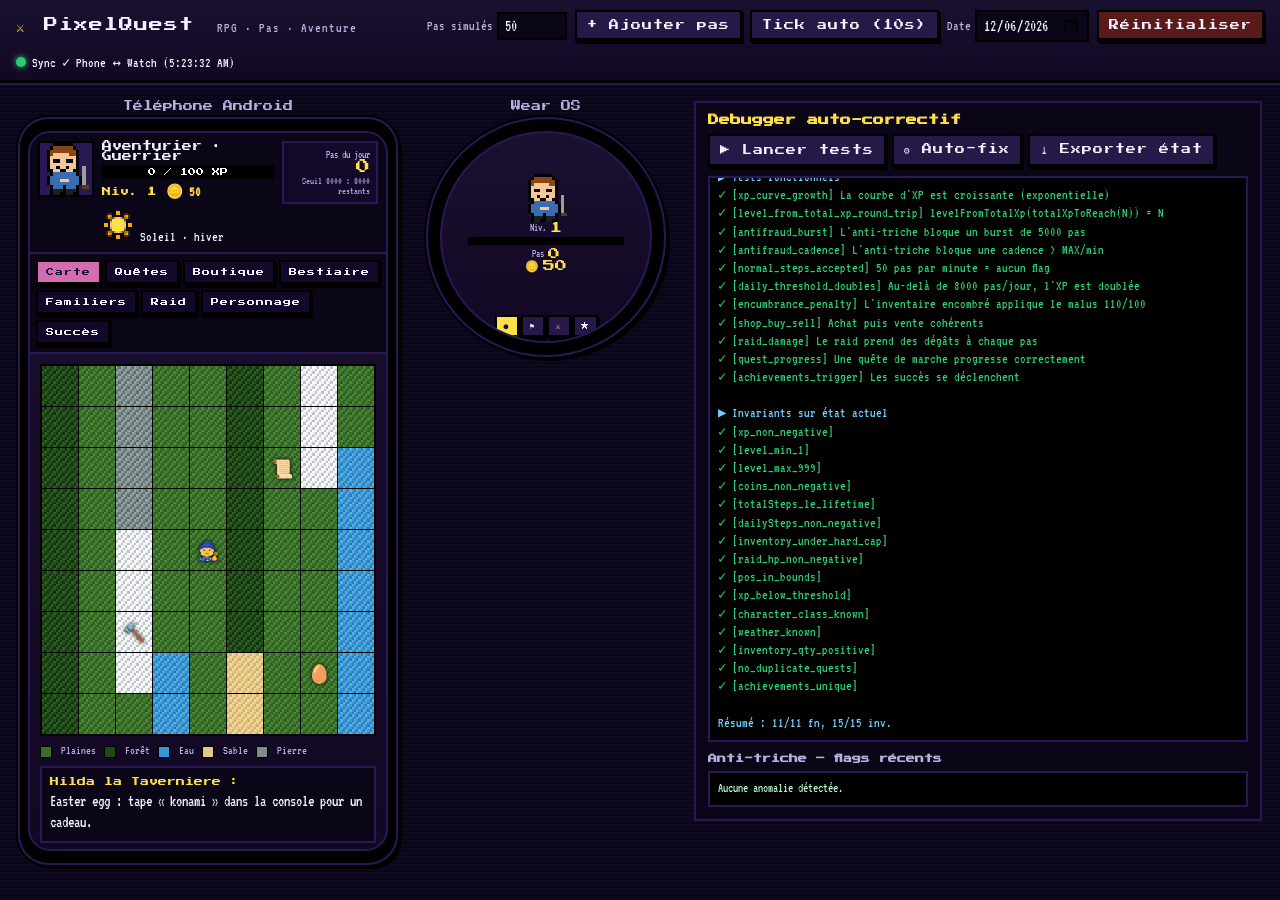
==== preview/index.html @ 2449230d "Init PixelQuest: RPG sport pixel pour Android phone + Wear OS - Module shared/Kotlin (logique de jeu" ====
<!doctype html>
<html lang="fr">
<head>
  <meta charset="utf-8" />
  <meta name="viewport" content="width=device-width, initial-scale=1.0, viewport-fit=cover" />
  <meta name="theme-color" content="#1a1030" />
  <title>PixelQuest – Prévisualisation</title>
  <link rel="stylesheet" href="css/styles.css" />
</head>
<body>
  <header class="topbar">
    <div class="brand">
      <span class="logo">⚔︎</span> PixelQuest
      <span class="tag">RPG · Pas · Aventure</span>
    </div>
    <div class="controls">
      <label>Pas simulés <input id="simSteps" type="number" min="1" max="500" value="50" /></label>
      <button id="btnAddSteps">+ Ajouter pas</button>
      <button id="btnTick">Tick auto (10s)</button>
      <label>Date <input id="simDate" type="date" /></label>
      <button id="btnReset" class="danger">Réinitialiser</button>
    </div>
    <div class="status">
      <span id="syncDot" class="dot ok"></span>
      <span id="syncLabel">Sync ✓ Phone ↔ Watch</span>
    </div>
  </header>

  <main class="stage">
    <!-- ============================== PHONE ============================== -->
    <section class="device phone" aria-label="Aperçu téléphone">
      <div class="device-label">Téléphone Android</div>
      <div class="frame phone-frame">
        <div class="screen phone-screen" id="phoneScreen">
          <!-- HUD -->
          <div class="hud">
            <div class="hud-left">
              <canvas class="hud-portrait" id="phoneHero" width="16" height="16"></canvas>
              <div class="hud-info">
                <div class="hud-name" id="phoneName">Aventurier</div>
                <div class="hud-bar">
                  <div class="bar xp"><div id="phoneXpFill" class="fill"></div><span id="phoneXpLabel">XP</span></div>
                </div>
                <div class="hud-line">
                  <span class="lvl">Niv. <b id="phoneLvl">1</b></span>
                  <span class="coin">🪙 <b id="phoneCoins">0</b></span>
                  <span class="weather" id="phoneWeather"></span>
                </div>
              </div>
            </div>
            <div class="hud-right">
              <div class="steps-today">
                <div class="lbl">Pas du jour</div>
                <div class="val" id="phoneDailySteps">0</div>
                <div class="threshold" id="phoneThreshold">Seuil 8000 : –</div>
              </div>
            </div>
          </div>

          <!-- Tabs -->
          <nav class="tabs">
            <button class="tab active" data-tab="map">Carte</button>
            <button class="tab" data-tab="quests">Quêtes</button>
            <button class="tab" data-tab="shop">Boutique</button>
            <button class="tab" data-tab="bestiary">Bestiaire</button>
            <button class="tab" data-tab="pets">Familiers</button>
            <button class="tab" data-tab="raid">Raid</button>
            <button class="tab" data-tab="char">Personnage</button>
            <button class="tab" data-tab="achievements">Succès</button>
          </nav>

          <!-- Tab content -->
          <div class="tab-pane active" data-pane="map">
            <div class="map-container">
              <div class="map-grid" id="phoneMap"></div>
              <div class="map-legend">
                <span><i class="t grass"></i> Plaines</span>
                <span><i class="t forest"></i> Forêt</span>
                <span><i class="t water"></i> Eau</span>
                <span><i class="t sand"></i> Sable</span>
                <span><i class="t stone"></i> Pierre</span>
              </div>
              <div class="dialogue" id="phoneDialogue"></div>
            </div>
          </div>

          <div class="tab-pane" data-pane="quests">
            <h3>Quêtes actives</h3>
            <div id="phoneActiveQuests" class="quest-list"></div>
            <h3>Disponibles</h3>
            <div id="phoneAvailableQuests" class="quest-list"></div>
          </div>

          <div class="tab-pane" data-pane="shop">
            <h3>Boutique – Hilda la Taverniere</h3>
            <div id="phoneShop" class="shop-grid"></div>
            <h3>Inventaire (<span id="phoneInvCount">0</span>/40)</h3>
            <div id="phoneInv" class="shop-grid"></div>
            <p class="hint" id="phoneEncumbered"></p>
          </div>

          <div class="tab-pane" data-pane="bestiary">
            <h3>Bestiaire</h3>
            <div id="phoneBestiary" class="bestiary-grid"></div>
          </div>

          <div class="tab-pane" data-pane="pets">
            <h3>Familiers</h3>
            <div id="phoneEgg" class="egg-status"></div>
            <div id="phonePets" class="pets-grid"></div>
          </div>

          <div class="tab-pane" data-pane="raid">
            <h3>Raid hebdomadaire</h3>
            <div class="raid-card" id="phoneRaid"></div>
          </div>

          <div class="tab-pane" data-pane="char">
            <h3>Création / Personnage</h3>
            <div id="phoneCharBuilder"></div>
          </div>

          <div class="tab-pane" data-pane="achievements">
            <h3>Succès</h3>
            <div id="phoneAchievements" class="achievements-list"></div>
          </div>
        </div>
      </div>
    </section>

    <!-- ============================== WATCH ============================== -->
    <section class="device watch" aria-label="Aperçu Wear OS">
      <div class="device-label">Wear OS</div>
      <div class="frame watch-frame">
        <div class="screen watch-screen" id="watchScreen">
          <div class="watch-content" id="watchContent">
            <!-- contenu rendu en JS -->
          </div>
          <nav class="watch-tabs">
            <button class="wtab active" data-wtab="main">●</button>
            <button class="wtab" data-wtab="quest">⚑</button>
            <button class="wtab" data-wtab="raid">⚔</button>
            <button class="wtab" data-wtab="pet">★</button>
          </nav>
        </div>
      </div>
    </section>

    <!-- ============================== DEBUG ============================== -->
    <aside class="debug" aria-label="Panneau debug">
      <h3>Debugger auto-correctif</h3>
      <div class="debug-actions">
        <button id="btnRunTests">▶ Lancer tests</button>
        <button id="btnAutoFix">⚙ Auto-fix</button>
        <button id="btnExport">⤓ Exporter état</button>
      </div>
      <pre id="debugLog" class="debug-log">Prêt.</pre>
      <h4>Anti-triche – flags récents</h4>
      <pre id="cheatLog" class="debug-log small"></pre>
    </aside>
  </main>

  <script src="js/engine.js"></script>
  <script src="js/sprites.js"></script>
  <script src="js/tests.js"></script>
  <script src="js/sync.js"></script>
  <script src="js/ui.js"></script>
</body>
</html>
---- preview/css/styles.css ----
/* PixelQuest – Stylesheet (RPG pixel, sombre, lisible). */

@import url('https://fonts.googleapis.com/css2?family=Press+Start+2P&family=VT323&display=swap');

:root {
  --bg0: #0e0820;
  --bg1: #1a1030;
  --bg2: #261847;
  --fg:  #f5f1ff;
  --muted: #b9aee0;
  --accent: #ffe04a;
  --accent2: #d36cb0;
  --good: #2ecc71;
  --bad:  #e74c3c;
  --xp:   #6cd0ff;
  --coin: #ffd34a;
  --hp:   #ff5d6c;
  --shadow: 0 0 0 2px #000, 4px 4px 0 #000;
  --pixel: 'Press Start 2P', monospace;
  --read:  'VT323', monospace;
}

* { box-sizing: border-box; }
html, body { margin: 0; padding: 0; }
body {
  font-family: var(--read);
  background:
    repeating-linear-gradient(0deg, #0a0618, #0a0618 2px, #0e0820 2px, #0e0820 4px),
    radial-gradient(circle at 20% 10%, #2b1855, transparent 40%),
    radial-gradient(circle at 80% 90%, #1c2d6a, transparent 50%),
    var(--bg0);
  color: var(--fg);
  min-height: 100vh;
  font-size: 18px;
}

/* Topbar */
.topbar {
  display: flex; flex-wrap: wrap; align-items: center; gap: 12px;
  padding: 10px 16px;
  background: linear-gradient(#1a1030, #120824);
  border-bottom: 3px solid #000;
  box-shadow: 0 2px 0 #261847;
  position: sticky; top: 0; z-index: 10;
}
.brand { font-family: var(--pixel); font-size: 14px; letter-spacing: 1px; }
.brand .logo { color: var(--accent); margin-right: 4px; }
.brand .tag { font-family: var(--read); font-size: 14px; color: var(--muted); margin-left: 8px; }
.controls { display: flex; flex-wrap: wrap; gap: 8px; align-items: center; margin-left: auto; }
.controls label { font-size: 14px; color: var(--muted); display: flex; gap: 4px; align-items:center; }
.controls input[type=number] { width: 70px; }
button {
  font-family: var(--pixel);
  font-size: 10px; letter-spacing: 1px;
  background: var(--bg2); color: var(--fg);
  border: 2px solid #000; border-bottom-width: 4px;
  padding: 8px 10px; cursor: pointer;
  box-shadow: 2px 2px 0 #000;
  image-rendering: pixelated;
}
button:hover { filter: brightness(1.1); }
button:active { transform: translate(1px,1px); box-shadow: 1px 1px 0 #000; }
button.danger { background: #5a1a1a; }
input[type=number], input[type=date], input[type=text] {
  background: #0a0618; color: var(--fg); border: 2px solid #000;
  font-family: var(--read); font-size: 16px; padding: 4px 6px;
}
.status { display:flex; align-items:center; gap:6px; font-size: 14px; }
.dot { width: 10px; height: 10px; border-radius: 50%; background: var(--bad); display:inline-block; }
.dot.ok { background: var(--good); box-shadow: 0 0 6px var(--good); }

/* Stage layout */
.stage {
  display: grid;
  grid-template-columns: minmax(320px, 380px) minmax(220px, 260px) minmax(280px, 1fr);
  gap: 18px; padding: 18px;
  align-items: start;
}
@media (max-width: 980px) {
  .stage { grid-template-columns: 1fr; }
}

.device-label {
  font-family: var(--pixel); font-size: 10px; color: var(--muted);
  margin-bottom: 6px; text-align: center;
}
.frame {
  background: #000; padding: 8px;
  border-radius: 36px;
  box-shadow: var(--shadow), inset 0 0 0 2px #2a1855;
}
.phone-frame { padding: 14px 10px; border-radius: 30px; }
.watch-frame { padding: 14px; border-radius: 50%; width: 240px; height: 240px; margin: 0 auto; }

.screen {
  background: linear-gradient(#1a1030,#120824);
  color: var(--fg);
  overflow: hidden;
  border: 2px solid #2a1855;
  position: relative;
}
.phone-screen { width: 100%; height: 720px; border-radius: 22px; display: flex; flex-direction: column; }
.watch-screen { width: 100%; height: 100%; border-radius: 50%; display: flex; flex-direction: column; }

/* HUD */
.hud {
  display: flex; gap: 8px; padding: 8px;
  background: #0a0618; border-bottom: 2px solid #2a1855;
}
.hud-left { display: flex; gap: 8px; flex: 1 1 auto; align-items: flex-start; }
.hud-portrait {
  width: 56px; height: 56px;
  image-rendering: pixelated;
  background: #2a1855; border: 2px solid #000;
}
.hud-info { flex: 1 1 auto; min-width: 0; }
.hud-name { font-family: var(--pixel); font-size: 10px; margin-bottom: 4px; }
.hud-bar { margin: 4px 0; }
.bar { position: relative; height: 14px; background: #000; border: 2px solid #000; overflow: hidden; }
.bar .fill { height: 100%; transition: width .25s; }
.bar.xp .fill { background: linear-gradient(90deg,#3aa1ff,#6cd0ff,#a3eaff); }
.bar.hp .fill { background: linear-gradient(90deg,#7a1a1a,#ff5d6c); }
.bar span {
  position: absolute; inset: 0;
  display: flex; align-items: center; justify-content: center;
  font-family: var(--pixel); font-size: 8px; color: #fff;
  text-shadow: 1px 1px 0 #000;
}
.hud-line { display: flex; gap: 10px; font-size: 14px; align-items: center; flex-wrap: wrap; }
.hud-line .lvl { color: var(--accent); font-family: var(--pixel); font-size: 9px; }
.hud-line .coin { color: var(--coin); }
.steps-today {
  text-align: right; font-size: 12px;
  background: #14082a; border: 2px solid #2a1855; padding: 6px;
  min-width: 80px;
}
.steps-today .lbl { color: var(--muted); font-size: 11px; }
.steps-today .val { font-family: var(--pixel); font-size: 14px; color: var(--accent); }
.steps-today .threshold { font-size: 10px; color: var(--muted); margin-top: 2px; }

/* Tabs */
.tabs {
  display: flex; flex-wrap: wrap; gap: 4px; padding: 6px;
  background: #0a0618; border-bottom: 2px solid #2a1855;
}
.tab {
  font-size: 8px; padding: 6px 8px;
  background: #14082a;
}
.tab.active { background: var(--accent2); color: #1a1030; }
.tab-pane { display: none; padding: 10px; overflow-y: auto; flex: 1 1 auto; }
.tab-pane.active { display: block; }
.tab-pane h3 { font-family: var(--pixel); font-size: 10px; color: var(--accent); margin: 8px 0; }
.tab-pane h4 { font-family: var(--pixel); font-size: 9px; color: var(--muted); margin: 6px 0; }

/* Map */
.map-container { display: flex; flex-direction: column; gap: 8px; }
.map-grid {
  display: grid;
  grid-template-columns: repeat(9, 1fr);
  gap: 1px; background: #000; padding: 2px;
  width: 100%; aspect-ratio: 1;
}
.map-cell { position: relative; image-rendering: pixelated; background-size: cover; }
.map-cell .marker {
  position: absolute; inset: 0;
  display: flex; align-items: center; justify-content: center;
  font-size: 18px; text-shadow: 0 0 4px #000;
}
.map-legend { display: flex; flex-wrap: wrap; gap: 8px; font-size: 12px; color: var(--muted); }
.map-legend .t { display:inline-block; width: 12px; height: 12px; border: 1px solid #000; vertical-align: middle; margin-right: 4px; }
.map-legend .t.grass { background:#3a6f2a; }
.map-legend .t.forest{ background:#1f4a17; }
.map-legend .t.water { background:#3498db; }
.map-legend .t.sand  { background:#e6c98a; }
.map-legend .t.stone { background:#7f8c8d; }

.dialogue {
  background: #0a0618; border: 2px solid #2a1855; padding: 8px;
  font-size: 16px; line-height: 1.3; min-height: 56px;
}
.dialogue .who { font-family: var(--pixel); font-size: 9px; color: var(--accent); display:block; margin-bottom: 4px; }

/* Quêtes */
.quest-list { display: flex; flex-direction: column; gap: 6px; }
.quest {
  background: #0a0618; border: 2px solid #2a1855; padding: 8px;
}
.quest .qhead { display:flex; justify-content:space-between; align-items:center; }
.quest .qname { font-family: var(--pixel); font-size: 10px; }
.quest .qprog { font-size: 12px; color: var(--muted); }
.quest .qbar { height: 8px; background: #000; margin: 4px 0; }
.quest .qbar .qfill { height: 100%; background: var(--good); }
.quest .qact { display: flex; gap: 4px; margin-top: 4px; flex-wrap: wrap; }

/* Shop / Inventory */
.shop-grid { display: grid; grid-template-columns: repeat(2, 1fr); gap: 8px; }
.item {
  background: #0a0618; border: 2px solid #2a1855; padding: 6px;
  display: flex; flex-direction: column; gap: 4px;
}
.item .iname { font-family: var(--pixel); font-size: 9px; }
.item .iprice { color: var(--coin); font-size: 12px; }
.item .idesc { color: var(--muted); font-size: 12px; }
.item button { font-size: 8px; padding: 4px 6px; }

.hint { color: var(--bad); font-size: 14px; }

/* Bestiary */
.bestiary-grid { display: grid; grid-template-columns: repeat(2, 1fr); gap: 8px; }
.bestiary-card {
  background: #0a0618; border: 2px solid #2a1855; padding: 6px;
  display: flex; gap: 6px; align-items: center;
}
.bestiary-card canvas { image-rendering: pixelated; }
.bestiary-card .info { flex: 1 1 auto; min-width: 0; }
.bestiary-card .name { font-family: var(--pixel); font-size: 9px; }
.bestiary-card .meta { font-size: 12px; color: var(--muted); }
.bestiary-card.locked { filter: grayscale(1) brightness(0.5); }

/* Pets */
.pets-grid { display: grid; grid-template-columns: repeat(2, 1fr); gap: 8px; }
.pet-card {
  background: #0a0618; border: 2px solid #2a1855; padding: 6px;
  display: flex; flex-direction: column; align-items: center; gap: 4px;
}
.egg-status {
  background: #14082a; border: 2px solid #d36cb0; padding: 8px;
  margin-bottom: 8px; display: flex; align-items: center; gap: 8px;
}

/* Raid */
.raid-card {
  display: flex; flex-direction: column; align-items: center; gap: 8px;
  padding: 8px; background: #0a0618; border: 2px solid var(--bad);
}
.raid-card canvas { image-rendering: pixelated; }
.raid-card .raid-name { font-family: var(--pixel); font-size: 12px; color: var(--accent); }
.raid-bar { width: 100%; height: 18px; background: #000; border: 2px solid #000; position: relative; }
.raid-bar .rfill { height: 100%; background: linear-gradient(90deg,#7a1a1a,#ff5d6c); transition: width .3s; }
.raid-bar span {
  position: absolute; inset: 0; display:flex; align-items:center; justify-content:center;
  font-family: var(--pixel); font-size: 9px; color: #fff; text-shadow: 1px 1px 0 #000;
}
.raid-info { font-size: 14px; color: var(--muted); text-align: center; }

/* Personnage */
#phoneCharBuilder { display: flex; flex-direction: column; gap: 10px; }
.char-row { display: flex; flex-wrap: wrap; gap: 8px; align-items: center; }
.char-row label { font-family: var(--pixel); font-size: 9px; color: var(--muted); }
.class-grid, .hair-grid, .color-grid { display: grid; grid-template-columns: repeat(4, 1fr); gap: 6px; }
.class-card, .swatch {
  background: #0a0618; border: 2px solid #2a1855; padding: 6px;
  cursor: pointer; text-align: center;
}
.class-card.active, .swatch.active { border-color: var(--accent); background: #2a1855; }
.swatch { padding: 16px; }
.preview-hero {
  align-self: center;
  background: #2a1855; border: 2px solid #000; padding: 8px;
}
.preview-hero canvas { image-rendering: pixelated; }

/* Achievements */
.achievements-list { display: grid; grid-template-columns: repeat(2, 1fr); gap: 6px; }
.ach { background: #0a0618; border: 2px solid #2a1855; padding: 6px; font-size: 13px; }
.ach.locked { opacity: 0.4; }
.ach.unlocked { border-color: var(--accent); }
.ach .aname { font-family: var(--pixel); font-size: 9px; }

/* Watch */
.watch-content {
  flex: 1 1 auto;
  display: flex; flex-direction: column; align-items: center; justify-content: center;
  padding: 6px; text-align: center;
}
.watch-content canvas { image-rendering: pixelated; }
.watch-content .w-row { display: flex; align-items: center; gap: 4px; }
.watch-content .w-num { font-family: var(--pixel); font-size: 12px; color: var(--accent); }
.watch-content .w-lbl { font-size: 11px; color: var(--muted); }
.watch-bar { width: 80%; height: 8px; background: #000; border: 1px solid #000; margin: 3px auto; position: relative; }
.watch-bar .fill { height: 100%; background: linear-gradient(90deg,#3aa1ff,#6cd0ff); }
.watch-tabs {
  display: flex; gap: 2px; padding: 2px; justify-content: center;
}
.wtab { font-size: 8px; padding: 4px 6px; min-width: 24px; }
.wtab.active { background: var(--accent); color: #1a1030; }

/* Debug */
.debug {
  background: #0a0618; border: 2px solid #2a1855; padding: 12px;
  display: flex; flex-direction: column; gap: 8px;
  font-size: 14px; min-height: 200px; max-height: 720px;
}
.debug h3 { font-family: var(--pixel); font-size: 11px; color: var(--accent); margin: 0; }
.debug h4 { font-family: var(--pixel); font-size: 9px; color: var(--muted); margin: 4px 0 0; }
.debug-actions { display: flex; flex-wrap: wrap; gap: 6px; }
.debug-log {
  background: #000; color: #aef0c1; border: 2px solid #2a1855;
  padding: 8px; flex: 1 1 auto; overflow-y: auto;
  font-family: var(--read); font-size: 14px; line-height: 1.3;
  white-space: pre-wrap; word-break: break-word;
  margin: 0;
}
.debug-log.small { font-size: 13px; max-height: 120px; }
.debug-log .ok  { color: #2ecc71; }
.debug-log .ko  { color: #ff5d6c; }
.debug-log .fix { color: #ffe04a; }
.debug-log .info{ color: #6cd0ff; }
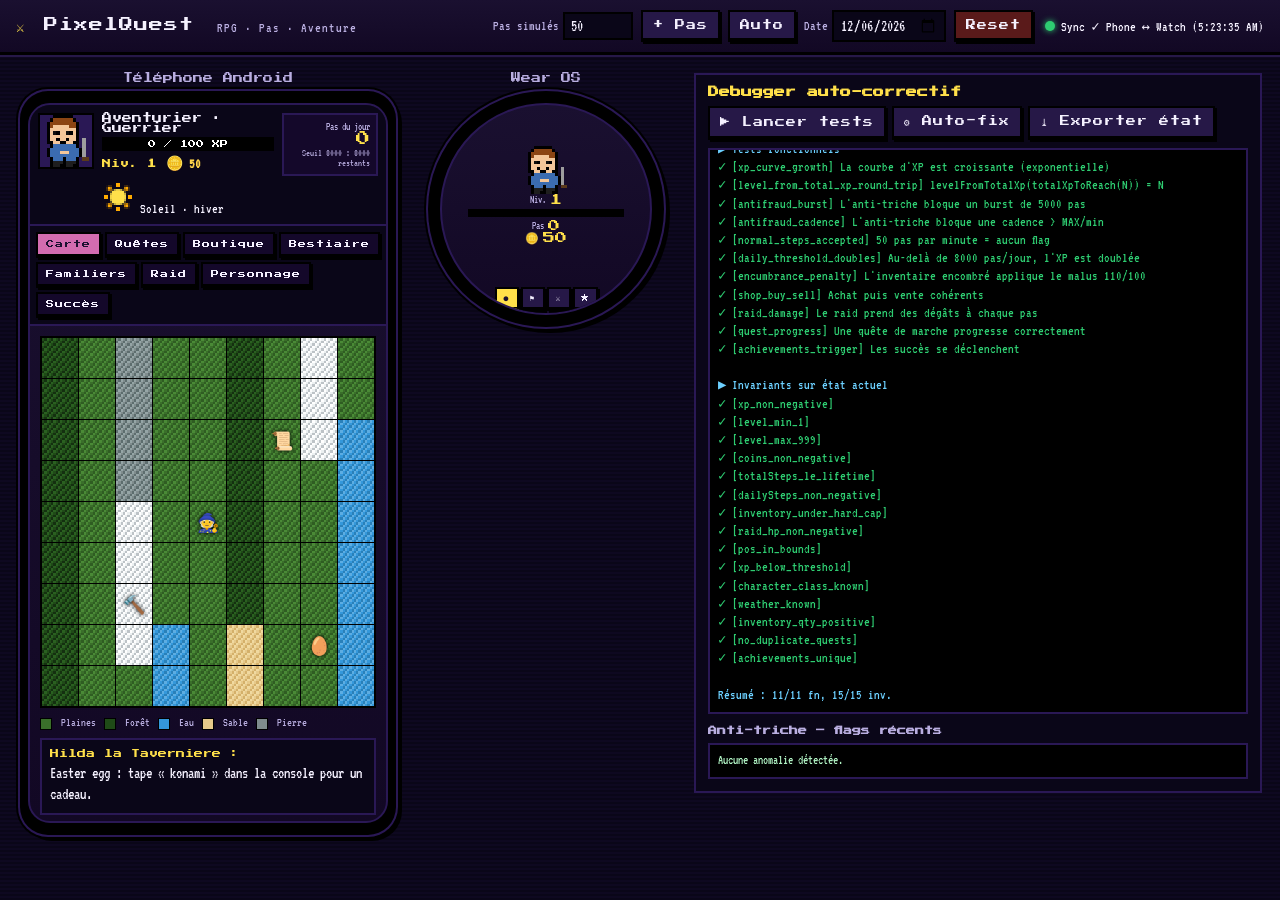
==== commit 967de3c9: "Mobile : PWA installable + standalone HTML + GitHub Pages - preview/manifest.webmanifest + sw.js : i" ====
--- a/preview/index.html
+++ b/preview/index.html
@@ -6,6 +6,9 @@
   <meta name="theme-color" content="#1a1030" />
   <title>PixelQuest – Prévisualisation</title>
   <link rel="stylesheet" href="css/styles.css" />
+  <link rel="manifest" href="manifest.webmanifest" />
+  <link rel="icon" href="icon-192.png" type="image/png" />
+  <link rel="apple-touch-icon" href="icon-192.png" />
 </head>
 <body>
   <header class="topbar">
@@ -15,16 +18,24 @@
     </div>
     <div class="controls">
       <label>Pas simulés <input id="simSteps" type="number" min="1" max="500" value="50" /></label>
-      <button id="btnAddSteps">+ Ajouter pas</button>
-      <button id="btnTick">Tick auto (10s)</button>
+      <button id="btnAddSteps">+ Pas</button>
+      <button id="btnTick">Auto</button>
       <label>Date <input id="simDate" type="date" /></label>
-      <button id="btnReset" class="danger">Réinitialiser</button>
+      <button id="btnReset" class="danger">Reset</button>
+      <button id="btnInstall" style="display:none">Installer</button>
     </div>
     <div class="status">
       <span id="syncDot" class="dot ok"></span>
       <span id="syncLabel">Sync ✓ Phone ↔ Watch</span>
     </div>
   </header>
+
+  <div id="installHint" class="install-hint" style="display:none">
+    Astuce : pour avoir PixelQuest comme une vraie appli sur ton Android,
+    ouvre le menu de Chrome (⋮) → « <b>Installer l'application</b> » ou
+    « Ajouter à l'écran d'accueil ».
+    <button id="closeHint">OK</button>
+  </div>
 
   <main class="stage">
     <!-- ============================== PHONE ============================== -->
@@ -165,5 +176,12 @@
   <script src="js/tests.js"></script>
   <script src="js/sync.js"></script>
   <script src="js/ui.js"></script>
+  <script>
+    if ('serviceWorker' in navigator) {
+      window.addEventListener('load', () => {
+        navigator.serviceWorker.register('sw.js').catch(() => {});
+      });
+    }
+  </script>
 </body>
 </html>
--- a/preview/css/styles.css
+++ b/preview/css/styles.css
@@ -69,6 +69,15 @@
 .dot { width: 10px; height: 10px; border-radius: 50%; background: var(--bad); display:inline-block; }
 .dot.ok { background: var(--good); box-shadow: 0 0 6px var(--good); }
 
+.install-hint {
+  background: #2a1855; color: var(--fg);
+  padding: 8px 12px; font-size: 14px;
+  border-bottom: 2px solid #000;
+  display: flex; align-items: center; gap: 8px; flex-wrap: wrap;
+}
+.install-hint b { color: var(--accent); }
+.install-hint button { margin-left: auto; }
+
 /* Stage layout */
 .stage {
   display: grid;
@@ -77,7 +86,28 @@
   align-items: start;
 }
 @media (max-width: 980px) {
-  .stage { grid-template-columns: 1fr; }
+  .stage { grid-template-columns: 1fr; gap: 14px; padding: 10px; }
+  .phone-screen { height: 78vh; }
+  .watch-frame { width: 200px; height: 200px; }
+  .debug { max-height: 360px; }
+}
+@media (max-width: 520px) {
+  .topbar { gap: 6px; padding: 6px 8px; }
+  .brand { font-size: 11px; }
+  .brand .tag { display: none; }
+  .controls label { font-size: 12px; }
+  .controls input[type=date] { display: none; }
+  .controls input[type=number] { width: 56px; }
+  button { font-size: 9px; padding: 6px 8px; }
+  .stage { padding: 6px; gap: 10px; }
+  .phone-frame { padding: 8px 6px; border-radius: 22px; }
+  .phone-screen { height: 75vh; border-radius: 14px; }
+  .hud { padding: 6px; gap: 6px; }
+  .hud-portrait { width: 44px; height: 44px; }
+  .tabs { padding: 4px; gap: 3px; }
+  .tab { font-size: 7px; padding: 5px 6px; }
+  .tab-pane { padding: 6px; }
+  .shop-grid, .bestiary-grid, .pets-grid, .achievements-list { grid-template-columns: 1fr; }
 }
 
 .device-label {
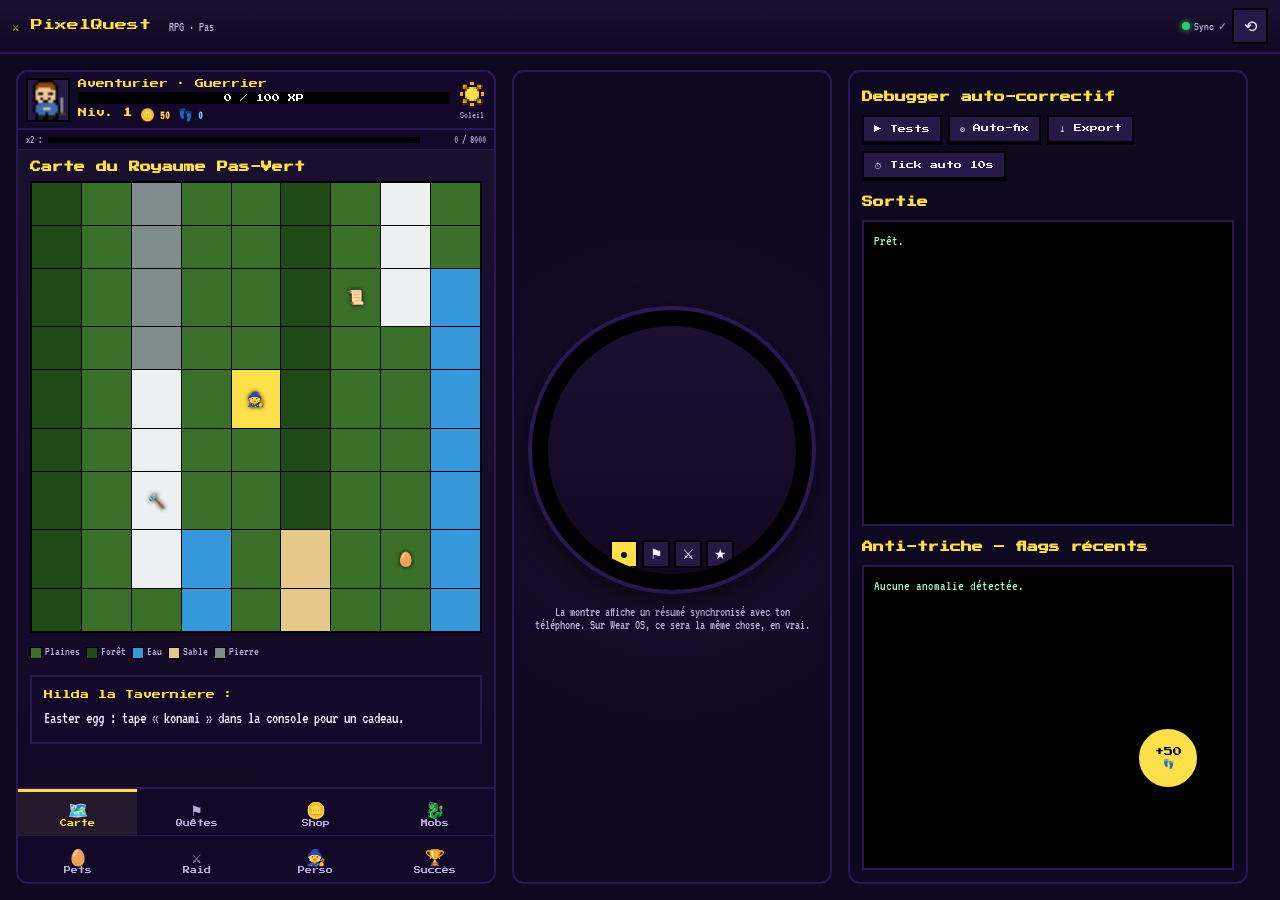
==== commit aaabf5dc: "Fix mobile UI : layout refait, sprites + boutons fonctionnels PROBLÈMES corrigés (testés via Chrome " ====
--- a/preview/index.html
+++ b/preview/index.html
@@ -2,174 +2,200 @@
 <html lang="fr">
 <head>
   <meta charset="utf-8" />
-  <meta name="viewport" content="width=device-width, initial-scale=1.0, viewport-fit=cover" />
+  <meta name="viewport" content="width=device-width, initial-scale=1.0, viewport-fit=cover, user-scalable=no" />
   <meta name="theme-color" content="#1a1030" />
-  <title>PixelQuest – Prévisualisation</title>
+  <meta name="apple-mobile-web-app-capable" content="yes" />
+  <meta name="apple-mobile-web-app-status-bar-style" content="black-translucent" />
+  <meta name="apple-mobile-web-app-title" content="PixelQuest" />
+  <title>PixelQuest – RPG des Pas</title>
   <link rel="stylesheet" href="css/styles.css" />
   <link rel="manifest" href="manifest.webmanifest" />
   <link rel="icon" href="icon-192.png" type="image/png" />
   <link rel="apple-touch-icon" href="icon-192.png" />
 </head>
 <body>
+
   <header class="topbar">
     <div class="brand">
       <span class="logo">⚔︎</span> PixelQuest
-      <span class="tag">RPG · Pas · Aventure</span>
+      <span class="tag">RPG · Pas</span>
     </div>
-    <div class="controls">
-      <label>Pas simulés <input id="simSteps" type="number" min="1" max="500" value="50" /></label>
-      <button id="btnAddSteps">+ Pas</button>
-      <button id="btnTick">Auto</button>
-      <label>Date <input id="simDate" type="date" /></label>
-      <button id="btnReset" class="danger">Reset</button>
-      <button id="btnInstall" style="display:none">Installer</button>
-    </div>
-    <div class="status">
-      <span id="syncDot" class="dot ok"></span>
-      <span id="syncLabel">Sync ✓ Phone ↔ Watch</span>
+    <div class="topbar-actions">
+      <span class="sync-status">
+        <span id="syncDot" class="sync-dot ok"></span>
+        <span id="syncLabel">Sync ✓</span>
+      </span>
+      <button id="btnInstall" class="icon-btn" style="display:none" title="Installer">⤓</button>
+      <button id="btnReset" class="icon-btn" title="Réinitialiser">⟲</button>
     </div>
   </header>
 
   <div id="installHint" class="install-hint" style="display:none">
-    Astuce : pour avoir PixelQuest comme une vraie appli sur ton Android,
-    ouvre le menu de Chrome (⋮) → « <b>Installer l'application</b> » ou
-    « Ajouter à l'écran d'accueil ».
+    Menu Chrome ⋮ → <b>Installer l'app</b>
     <button id="closeHint">OK</button>
   </div>
 
+  <!-- Mobile : un seul écran à la fois. View switcher en haut. -->
+  <nav class="view-switcher">
+    <button data-view="phone" class="active">📱 Phone</button>
+    <button data-view="watch">⌚ Watch</button>
+    <button data-view="debug">🔧 Debug</button>
+  </nav>
+
   <main class="stage">
-    <!-- ============================== PHONE ============================== -->
-    <section class="device phone" aria-label="Aperçu téléphone">
-      <div class="device-label">Téléphone Android</div>
-      <div class="frame phone-frame">
-        <div class="screen phone-screen" id="phoneScreen">
-          <!-- HUD -->
-          <div class="hud">
-            <div class="hud-left">
-              <canvas class="hud-portrait" id="phoneHero" width="16" height="16"></canvas>
-              <div class="hud-info">
-                <div class="hud-name" id="phoneName">Aventurier</div>
-                <div class="hud-bar">
-                  <div class="bar xp"><div id="phoneXpFill" class="fill"></div><span id="phoneXpLabel">XP</span></div>
-                </div>
-                <div class="hud-line">
-                  <span class="lvl">Niv. <b id="phoneLvl">1</b></span>
-                  <span class="coin">🪙 <b id="phoneCoins">0</b></span>
-                  <span class="weather" id="phoneWeather"></span>
-                </div>
-              </div>
+
+    <!-- ============================== PHONE VIEW ============================== -->
+    <section class="view view-phone active" data-vid="phone">
+      <div class="phone-screen">
+
+        <!-- HUD -->
+        <div class="hud">
+          <canvas class="hud-portrait" id="phoneHero" width="16" height="16"></canvas>
+          <div class="hud-info">
+            <div class="hud-name" id="phoneName">Aventurier · Guerrier</div>
+            <div class="hud-bar">
+              <div id="phoneXpFill" class="fill" style="width:0%"></div>
+              <span id="phoneXpLabel">0 / 100 XP</span>
             </div>
-            <div class="hud-right">
-              <div class="steps-today">
-                <div class="lbl">Pas du jour</div>
-                <div class="val" id="phoneDailySteps">0</div>
-                <div class="threshold" id="phoneThreshold">Seuil 8000 : –</div>
-              </div>
+            <div class="hud-stats">
+              <span class="lvl">Niv. <b id="phoneLvl">1</b></span>
+              <span class="coin">🪙 <b id="phoneCoins">50</b></span>
+              <span class="steps">👣 <b id="phoneDailySteps">0</b></span>
             </div>
           </div>
-
-          <!-- Tabs -->
-          <nav class="tabs">
-            <button class="tab active" data-tab="map">Carte</button>
-            <button class="tab" data-tab="quests">Quêtes</button>
-            <button class="tab" data-tab="shop">Boutique</button>
-            <button class="tab" data-tab="bestiary">Bestiaire</button>
-            <button class="tab" data-tab="pets">Familiers</button>
-            <button class="tab" data-tab="raid">Raid</button>
-            <button class="tab" data-tab="char">Personnage</button>
-            <button class="tab" data-tab="achievements">Succès</button>
-          </nav>
-
-          <!-- Tab content -->
-          <div class="tab-pane active" data-pane="map">
-            <div class="map-container">
-              <div class="map-grid" id="phoneMap"></div>
-              <div class="map-legend">
-                <span><i class="t grass"></i> Plaines</span>
-                <span><i class="t forest"></i> Forêt</span>
-                <span><i class="t water"></i> Eau</span>
-                <span><i class="t sand"></i> Sable</span>
-                <span><i class="t stone"></i> Pierre</span>
-              </div>
-              <div class="dialogue" id="phoneDialogue"></div>
+          <div class="hud-weather">
+            <canvas id="phoneWeatherIcon" width="16" height="16"></canvas>
+            <span class="wname" id="phoneWeatherName">—</span>
+          </div>
+        </div>
+
+        <!-- Threshold bar 8000 -->
+        <div class="threshold-bar" id="phoneThreshold">
+          <span>x2 :</span>
+          <div class="tprog"><div class="tfill" id="phoneTFill" style="width:0%"></div></div>
+          <span id="phoneTLabel">0/8000</span>
+        </div>
+
+        <!-- Tab content -->
+        <div class="tab-pane active" data-pane="map">
+          <h3>Carte du Royaume Pas-Vert</h3>
+          <div class="map-container">
+            <div class="map-grid" id="phoneMap"></div>
+            <div class="map-legend">
+              <span><i class="grass"></i>Plaines</span>
+              <span><i class="forest"></i>Forêt</span>
+              <span><i class="water"></i>Eau</span>
+              <span><i class="sand"></i>Sable</span>
+              <span><i class="stone"></i>Pierre</span>
             </div>
-          </div>
-
-          <div class="tab-pane" data-pane="quests">
-            <h3>Quêtes actives</h3>
-            <div id="phoneActiveQuests" class="quest-list"></div>
-            <h3>Disponibles</h3>
-            <div id="phoneAvailableQuests" class="quest-list"></div>
-          </div>
-
-          <div class="tab-pane" data-pane="shop">
-            <h3>Boutique – Hilda la Taverniere</h3>
-            <div id="phoneShop" class="shop-grid"></div>
-            <h3>Inventaire (<span id="phoneInvCount">0</span>/40)</h3>
-            <div id="phoneInv" class="shop-grid"></div>
-            <p class="hint" id="phoneEncumbered"></p>
-          </div>
-
-          <div class="tab-pane" data-pane="bestiary">
-            <h3>Bestiaire</h3>
-            <div id="phoneBestiary" class="bestiary-grid"></div>
-          </div>
-
-          <div class="tab-pane" data-pane="pets">
-            <h3>Familiers</h3>
-            <div id="phoneEgg" class="egg-status"></div>
-            <div id="phonePets" class="pets-grid"></div>
-          </div>
-
-          <div class="tab-pane" data-pane="raid">
-            <h3>Raid hebdomadaire</h3>
-            <div class="raid-card" id="phoneRaid"></div>
-          </div>
-
-          <div class="tab-pane" data-pane="char">
-            <h3>Création / Personnage</h3>
-            <div id="phoneCharBuilder"></div>
-          </div>
-
-          <div class="tab-pane" data-pane="achievements">
-            <h3>Succès</h3>
-            <div id="phoneAchievements" class="achievements-list"></div>
-          </div>
-        </div>
+            <div class="dialogue" id="phoneDialogue"></div>
+          </div>
+        </div>
+
+        <div class="tab-pane" data-pane="quests">
+          <h3>Quêtes actives</h3>
+          <div id="phoneActiveQuests"></div>
+          <h3>Disponibles</h3>
+          <div id="phoneAvailableQuests"></div>
+        </div>
+
+        <div class="tab-pane" data-pane="shop">
+          <h3>Boutique – Hilda la Tavernière</h3>
+          <div id="phoneShop" class="item-grid"></div>
+          <h3>Inventaire (<span id="phoneInvCount">0</span>/40)</h3>
+          <div id="phoneInv" class="item-grid"></div>
+          <p id="phoneEncumbered" class="hint-warn" style="display:none">
+            ⚠ Encombrement : 110 pas pour 100 XP. Vendez à la Taverne.
+          </p>
+        </div>
+
+        <div class="tab-pane" data-pane="bestiary">
+          <h3>Bestiaire</h3>
+          <div id="phoneBestiary"></div>
+        </div>
+
+        <div class="tab-pane" data-pane="pets">
+          <h3>Familiers</h3>
+          <div id="phoneEgg"></div>
+          <div id="phonePets"></div>
+        </div>
+
+        <div class="tab-pane" data-pane="raid">
+          <h3>Raid hebdomadaire</h3>
+          <div id="phoneRaid"></div>
+        </div>
+
+        <div class="tab-pane" data-pane="char">
+          <h3>Personnage</h3>
+          <div id="phoneCharBuilder"></div>
+        </div>
+
+        <div class="tab-pane" data-pane="achievements">
+          <h3>Succès</h3>
+          <div id="phoneAchievements" class="ach-grid"></div>
+        </div>
+
+        <!-- Bottom navigation : 8 onglets sur 2 lignes -->
+        <nav class="tabs">
+          <button class="tab active" data-tab="map"><span class="ticon">🗺️</span>Carte</button>
+          <button class="tab" data-tab="quests"><span class="ticon">⚑</span>Quêtes</button>
+          <button class="tab" data-tab="shop"><span class="ticon">🪙</span>Shop</button>
+          <button class="tab" data-tab="bestiary"><span class="ticon">🐉</span>Mobs</button>
+        </nav>
+        <nav class="tabs-secondary">
+          <button class="tab" data-tab="pets"><span class="ticon">🥚</span>Pets</button>
+          <button class="tab" data-tab="raid"><span class="ticon">⚔️</span>Raid</button>
+          <button class="tab" data-tab="char"><span class="ticon">🧙</span>Perso</button>
+          <button class="tab" data-tab="achievements"><span class="ticon">🏆</span>Succès</button>
+        </nav>
       </div>
     </section>
 
-    <!-- ============================== WATCH ============================== -->
-    <section class="device watch" aria-label="Aperçu Wear OS">
-      <div class="device-label">Wear OS</div>
-      <div class="frame watch-frame">
-        <div class="screen watch-screen" id="watchScreen">
-          <div class="watch-content" id="watchContent">
-            <!-- contenu rendu en JS -->
-          </div>
-          <nav class="watch-tabs">
-            <button class="wtab active" data-wtab="main">●</button>
-            <button class="wtab" data-wtab="quest">⚑</button>
-            <button class="wtab" data-wtab="raid">⚔</button>
-            <button class="wtab" data-wtab="pet">★</button>
-          </nav>
+    <!-- ============================== WATCH VIEW ============================== -->
+    <section class="view view-watch watch-view" data-vid="watch">
+      <div class="watch-frame">
+        <div class="watch-screen" id="watchScreen">
+          <div class="watch-content" id="watchContent"></div>
+          <div class="watch-tabs">
+            <button class="wtab active" data-wtab="main" title="Principal">●</button>
+            <button class="wtab" data-wtab="quest" title="Quête">⚑</button>
+            <button class="wtab" data-wtab="raid" title="Raid">⚔</button>
+            <button class="wtab" data-wtab="pet" title="Familier">★</button>
+          </div>
         </div>
       </div>
+      <p class="watch-help">
+        La montre affiche un résumé synchronisé avec ton téléphone.
+        Sur Wear OS, ce sera la même chose, en vrai.
+      </p>
     </section>
 
-    <!-- ============================== DEBUG ============================== -->
-    <aside class="debug" aria-label="Panneau debug">
+    <!-- ============================== DEBUG VIEW ============================== -->
+    <section class="view view-debug debug-view" data-vid="debug">
       <h3>Debugger auto-correctif</h3>
       <div class="debug-actions">
-        <button id="btnRunTests">▶ Lancer tests</button>
-        <button id="btnAutoFix">⚙ Auto-fix</button>
-        <button id="btnExport">⤓ Exporter état</button>
+        <button class="btn small" id="btnRunTests">▶ Tests</button>
+        <button class="btn small" id="btnAutoFix">⚙ Auto-fix</button>
+        <button class="btn small" id="btnExport">⤓ Export</button>
+        <button class="btn small" id="btnTick">⏱ Tick auto 10s</button>
       </div>
+      <h3>Sortie</h3>
       <pre id="debugLog" class="debug-log">Prêt.</pre>
-      <h4>Anti-triche – flags récents</h4>
-      <pre id="cheatLog" class="debug-log small"></pre>
-    </aside>
+      <h3>Anti-triche – flags récents</h3>
+      <pre id="cheatLog" class="debug-log">Aucune anomalie.</pre>
+    </section>
+
   </main>
+
+  <!-- FAB : ajouter des pas (toujours visible) -->
+  <button class="fab" id="btnAddSteps" title="Ajouter des pas">+50<br>👣</button>
+  <div class="step-drawer" id="stepDrawer">
+    <label>Pas à ajouter :</label>
+    <input id="simSteps" type="number" min="1" max="500" value="50" />
+    <button class="btn small" id="btnAddCustom">+ Ajouter</button>
+  </div>
+
+  <div id="toast" class="toast"></div>
 
   <script src="js/engine.js"></script>
   <script src="js/sprites.js"></script>
--- a/preview/css/styles.css
+++ b/preview/css/styles.css
@@ -1,4 +1,7 @@
-/* PixelQuest – Stylesheet (RPG pixel, sombre, lisible). */
+/* PixelQuest – Stylesheet mobile-first.
+ * Cible : Android 412×915 ou plus large. La page se déploie automatiquement
+ * en deux colonnes (phone + watch) sur écrans larges (>= 1100px).
+ */
 
 @import url('https://fonts.googleapis.com/css2?family=Press+Start+2P&family=VT323&display=swap');
 
@@ -6,6 +9,8 @@
   --bg0: #0e0820;
   --bg1: #1a1030;
   --bg2: #261847;
+  --bg3: #14082a;
+  --line: #2a1855;
   --fg:  #f5f1ff;
   --muted: #b9aee0;
   --accent: #ffe04a;
@@ -15,325 +20,914 @@
   --xp:   #6cd0ff;
   --coin: #ffd34a;
   --hp:   #ff5d6c;
-  --shadow: 0 0 0 2px #000, 4px 4px 0 #000;
   --pixel: 'Press Start 2P', monospace;
   --read:  'VT323', monospace;
 }
 
-* { box-sizing: border-box; }
-html, body { margin: 0; padding: 0; }
+* { box-sizing: border-box; -webkit-tap-highlight-color: transparent; }
+html, body { margin: 0; padding: 0; height: 100%; overscroll-behavior: contain; }
 body {
   font-family: var(--read);
-  background:
-    repeating-linear-gradient(0deg, #0a0618, #0a0618 2px, #0e0820 2px, #0e0820 4px),
-    radial-gradient(circle at 20% 10%, #2b1855, transparent 40%),
-    radial-gradient(circle at 80% 90%, #1c2d6a, transparent 50%),
-    var(--bg0);
+  background: var(--bg0);
   color: var(--fg);
+  font-size: 18px;
+  display: flex;
+  flex-direction: column;
   min-height: 100vh;
-  font-size: 18px;
-}
-
-/* Topbar */
+}
+
+/* ============================ TOP BAR ============================ */
 .topbar {
-  display: flex; flex-wrap: wrap; align-items: center; gap: 12px;
-  padding: 10px 16px;
+  display: flex; align-items: center; gap: 8px;
+  padding: 8px 12px;
   background: linear-gradient(#1a1030, #120824);
-  border-bottom: 3px solid #000;
-  box-shadow: 0 2px 0 #261847;
-  position: sticky; top: 0; z-index: 10;
-}
-.brand { font-family: var(--pixel); font-size: 14px; letter-spacing: 1px; }
-.brand .logo { color: var(--accent); margin-right: 4px; }
-.brand .tag { font-family: var(--read); font-size: 14px; color: var(--muted); margin-left: 8px; }
-.controls { display: flex; flex-wrap: wrap; gap: 8px; align-items: center; margin-left: auto; }
-.controls label { font-size: 14px; color: var(--muted); display: flex; gap: 4px; align-items:center; }
-.controls input[type=number] { width: 70px; }
-button {
-  font-family: var(--pixel);
-  font-size: 10px; letter-spacing: 1px;
+  border-bottom: 2px solid var(--line);
+  flex-shrink: 0;
+}
+.brand {
+  font-family: var(--pixel); font-size: 12px;
+  color: var(--accent);
+  flex: 1;
+  white-space: nowrap;
+  overflow: hidden;
+  text-overflow: ellipsis;
+}
+.brand .logo { color: var(--accent); }
+.brand .tag { color: var(--muted); font-family: var(--read); font-size: 13px; margin-left: 6px; }
+
+.topbar-actions {
+  display: flex; align-items: center; gap: 6px;
+  flex-shrink: 0;
+}
+.icon-btn {
+  width: 36px; height: 36px;
+  display: inline-flex; align-items: center; justify-content: center;
   background: var(--bg2); color: var(--fg);
-  border: 2px solid #000; border-bottom-width: 4px;
-  padding: 8px 10px; cursor: pointer;
-  box-shadow: 2px 2px 0 #000;
-  image-rendering: pixelated;
-}
-button:hover { filter: brightness(1.1); }
-button:active { transform: translate(1px,1px); box-shadow: 1px 1px 0 #000; }
-button.danger { background: #5a1a1a; }
-input[type=number], input[type=date], input[type=text] {
-  background: #0a0618; color: var(--fg); border: 2px solid #000;
-  font-family: var(--read); font-size: 16px; padding: 4px 6px;
-}
-.status { display:flex; align-items:center; gap:6px; font-size: 14px; }
-.dot { width: 10px; height: 10px; border-radius: 50%; background: var(--bad); display:inline-block; }
-.dot.ok { background: var(--good); box-shadow: 0 0 6px var(--good); }
-
+  border: 2px solid #000;
+  font-size: 16px; cursor: pointer;
+  font-family: var(--read);
+  padding: 0;
+}
+.icon-btn:active { transform: translate(1px,1px); }
+
+/* Sync dot dans la topbar */
+.sync-status {
+  display: flex; align-items: center; gap: 4px;
+  font-size: 12px; color: var(--muted);
+}
+.sync-dot {
+  width: 8px; height: 8px; border-radius: 50%;
+  background: var(--bad);
+  display: inline-block;
+}
+.sync-dot.ok {
+  background: var(--good);
+  box-shadow: 0 0 6px var(--good);
+}
+
+/* ============================ INSTALL HINT ============================ */
 .install-hint {
-  background: #2a1855; color: var(--fg);
-  padding: 8px 12px; font-size: 14px;
+  background: linear-gradient(90deg, #2a1855, #3b1f6a);
+  color: var(--fg);
+  padding: 8px 12px;
+  font-size: 14px;
   border-bottom: 2px solid #000;
-  display: flex; align-items: center; gap: 8px; flex-wrap: wrap;
+  display: flex; align-items: center; gap: 8px;
 }
 .install-hint b { color: var(--accent); }
-.install-hint button { margin-left: auto; }
-
-/* Stage layout */
+.install-hint button {
+  margin-left: auto;
+  background: var(--accent); color: #000;
+  border: 2px solid #000;
+  padding: 4px 10px;
+  font-family: var(--pixel); font-size: 9px;
+  cursor: pointer;
+}
+
+/* ============================ STAGE ============================ */
 .stage {
-  display: grid;
-  grid-template-columns: minmax(320px, 380px) minmax(220px, 260px) minmax(280px, 1fr);
-  gap: 18px; padding: 18px;
-  align-items: start;
-}
-@media (max-width: 980px) {
-  .stage { grid-template-columns: 1fr; gap: 14px; padding: 10px; }
-  .phone-screen { height: 78vh; }
-  .watch-frame { width: 200px; height: 200px; }
-  .debug { max-height: 360px; }
-}
-@media (max-width: 520px) {
-  .topbar { gap: 6px; padding: 6px 8px; }
-  .brand { font-size: 11px; }
-  .brand .tag { display: none; }
-  .controls label { font-size: 12px; }
-  .controls input[type=date] { display: none; }
-  .controls input[type=number] { width: 56px; }
-  button { font-size: 9px; padding: 6px 8px; }
-  .stage { padding: 6px; gap: 10px; }
-  .phone-frame { padding: 8px 6px; border-radius: 22px; }
-  .phone-screen { height: 75vh; border-radius: 14px; }
-  .hud { padding: 6px; gap: 6px; }
-  .hud-portrait { width: 44px; height: 44px; }
-  .tabs { padding: 4px; gap: 3px; }
-  .tab { font-size: 7px; padding: 5px 6px; }
-  .tab-pane { padding: 6px; }
-  .shop-grid, .bestiary-grid, .pets-grid, .achievements-list { grid-template-columns: 1fr; }
-}
-
-.device-label {
-  font-family: var(--pixel); font-size: 10px; color: var(--muted);
-  margin-bottom: 6px; text-align: center;
-}
-.frame {
-  background: #000; padding: 8px;
-  border-radius: 36px;
-  box-shadow: var(--shadow), inset 0 0 0 2px #2a1855;
-}
-.phone-frame { padding: 14px 10px; border-radius: 30px; }
-.watch-frame { padding: 14px; border-radius: 50%; width: 240px; height: 240px; margin: 0 auto; }
-
-.screen {
-  background: linear-gradient(#1a1030,#120824);
-  color: var(--fg);
-  overflow: hidden;
-  border: 2px solid #2a1855;
+  flex: 1 1 auto;
+  display: flex;
+  flex-direction: column;
+  min-height: 0;
+}
+
+/* "Vues" : Phone, Watch, Debug. Une seule visible en mobile. */
+.view {
+  display: none;
+  flex: 1 1 auto;
+  min-height: 0;
+  min-width: 0;
+  overflow: hidden;
+  width: 100%;
+}
+.view.active { display: flex; flex-direction: column; }
+
+/* ============================ PHONE VIEW ============================ */
+.phone-screen {
+  flex: 1 1 auto;
+  display: flex; flex-direction: column;
+  min-height: 0;
+  min-width: 0;
+  width: 100%;
+  background: linear-gradient(#1a1030, #120824);
+  overflow: hidden;
+}
+
+/* HUD compact en haut */
+.hud {
+  display: flex; gap: 8px; padding: 6px 8px;
+  background: var(--bg3);
+  border-bottom: 2px solid var(--line);
+  align-items: center;
+  flex-shrink: 0;
+}
+.hud-portrait {
+  width: 44px; height: 44px;
+  background: var(--bg2);
+  border: 2px solid #000;
+  flex-shrink: 0;
+}
+.hud-info {
+  flex: 1 1 auto;
+  min-width: 0;
+  overflow: hidden;
+}
+.hud-name {
+  font-family: var(--pixel); font-size: 9px;
+  color: var(--accent);
+  white-space: nowrap;
+  overflow: hidden;
+  text-overflow: ellipsis;
+  margin-bottom: 4px;
+}
+.hud-bar {
+  height: 12px;
+  background: #000;
+  border: 1px solid #000;
   position: relative;
-}
-.phone-screen { width: 100%; height: 720px; border-radius: 22px; display: flex; flex-direction: column; }
-.watch-screen { width: 100%; height: 100%; border-radius: 50%; display: flex; flex-direction: column; }
-
-/* HUD */
-.hud {
-  display: flex; gap: 8px; padding: 8px;
-  background: #0a0618; border-bottom: 2px solid #2a1855;
-}
-.hud-left { display: flex; gap: 8px; flex: 1 1 auto; align-items: flex-start; }
-.hud-portrait {
-  width: 56px; height: 56px;
-  image-rendering: pixelated;
-  background: #2a1855; border: 2px solid #000;
-}
-.hud-info { flex: 1 1 auto; min-width: 0; }
-.hud-name { font-family: var(--pixel); font-size: 10px; margin-bottom: 4px; }
-.hud-bar { margin: 4px 0; }
-.bar { position: relative; height: 14px; background: #000; border: 2px solid #000; overflow: hidden; }
-.bar .fill { height: 100%; transition: width .25s; }
-.bar.xp .fill { background: linear-gradient(90deg,#3aa1ff,#6cd0ff,#a3eaff); }
-.bar.hp .fill { background: linear-gradient(90deg,#7a1a1a,#ff5d6c); }
-.bar span {
+  overflow: hidden;
+}
+.hud-bar .fill {
+  height: 100%;
+  background: linear-gradient(90deg, #3aa1ff, #6cd0ff, #a3eaff);
+  transition: width .25s;
+}
+.hud-bar span {
   position: absolute; inset: 0;
   display: flex; align-items: center; justify-content: center;
-  font-family: var(--pixel); font-size: 8px; color: #fff;
+  font-family: var(--pixel); font-size: 8px;
+  color: #fff;
   text-shadow: 1px 1px 0 #000;
 }
-.hud-line { display: flex; gap: 10px; font-size: 14px; align-items: center; flex-wrap: wrap; }
-.hud-line .lvl { color: var(--accent); font-family: var(--pixel); font-size: 9px; }
-.hud-line .coin { color: var(--coin); }
-.steps-today {
-  text-align: right; font-size: 12px;
-  background: #14082a; border: 2px solid #2a1855; padding: 6px;
-  min-width: 80px;
-}
-.steps-today .lbl { color: var(--muted); font-size: 11px; }
-.steps-today .val { font-family: var(--pixel); font-size: 14px; color: var(--accent); }
-.steps-today .threshold { font-size: 10px; color: var(--muted); margin-top: 2px; }
-
-/* Tabs */
+.hud-stats {
+  display: flex; gap: 8px; margin-top: 4px;
+  font-size: 12px;
+  flex-wrap: wrap;
+}
+.hud-stats .lvl { color: var(--accent); font-family: var(--pixel); font-size: 9px; }
+.hud-stats .coin { color: var(--coin); }
+.hud-stats .steps { color: var(--xp); font-weight: bold; }
+
+.hud-weather {
+  display: none; /* économise la largeur sur mobile, info dispo dans le hud-stats */
+  flex-direction: column; align-items: center;
+  gap: 2px;
+  flex-shrink: 0;
+}
+.hud-weather canvas {
+  width: 28px; height: 28px;
+  image-rendering: pixelated;
+}
+.hud-weather .wname {
+  font-size: 10px; color: var(--muted);
+}
+@media (min-width: 380px) {
+  .hud-weather { display: flex; }
+}
+
+/* Threshold bar */
+.threshold-bar {
+  padding: 4px 8px;
+  background: var(--bg3);
+  border-bottom: 1px solid var(--line);
+  font-size: 11px;
+  color: var(--muted);
+  display: flex;
+  align-items: center;
+  gap: 6px;
+  flex-shrink: 0;
+  white-space: nowrap;
+}
+.threshold-bar > span:first-child { flex-shrink: 0; }
+.threshold-bar #phoneTLabel { flex-shrink: 0; min-width: 60px; text-align: right; }
+.threshold-bar .tprog {
+  flex: 1; height: 6px; background: #000; border: 1px solid #000;
+  position: relative; overflow: hidden;
+}
+.threshold-bar .tprog .tfill {
+  height: 100%;
+  background: linear-gradient(90deg, var(--accent2), var(--accent));
+  transition: width .3s;
+}
+.threshold-bar.active { color: var(--accent); }
+
+/* Tab content */
+.tab-pane {
+  display: none;
+  flex: 1 1 auto;
+  overflow-y: auto;
+  padding: 12px;
+  min-height: 0;
+  -webkit-overflow-scrolling: touch;
+}
+.tab-pane.active {
+  display: block;
+}
+.tab-pane h3 {
+  font-family: var(--pixel);
+  font-size: 11px;
+  color: var(--accent);
+  margin: 12px 0 8px;
+}
+.tab-pane h3:first-child { margin-top: 0; }
+
+/* Bottom tabs (mobile-first navigation) */
 .tabs {
-  display: flex; flex-wrap: wrap; gap: 4px; padding: 6px;
-  background: #0a0618; border-bottom: 2px solid #2a1855;
+  display: grid;
+  grid-template-columns: repeat(4, minmax(0, 1fr));
+  background: var(--bg3);
+  border-top: 2px solid var(--line);
+  flex-shrink: 0;
+  width: 100%;
 }
 .tab {
-  font-size: 8px; padding: 6px 8px;
-  background: #14082a;
-}
-.tab.active { background: var(--accent2); color: #1a1030; }
-.tab-pane { display: none; padding: 10px; overflow-y: auto; flex: 1 1 auto; }
-.tab-pane.active { display: block; }
-.tab-pane h3 { font-family: var(--pixel); font-size: 10px; color: var(--accent); margin: 8px 0; }
-.tab-pane h4 { font-family: var(--pixel); font-size: 9px; color: var(--muted); margin: 6px 0; }
-
-/* Map */
-.map-container { display: flex; flex-direction: column; gap: 8px; }
+  background: transparent;
+  border: none;
+  border-top: 3px solid transparent;
+  color: var(--muted);
+  font-family: var(--pixel);
+  font-size: 7px;
+  padding: 8px 2px 6px;
+  cursor: pointer;
+  display: flex;
+  flex-direction: column;
+  align-items: center;
+  gap: 4px;
+  min-height: 46px;
+  text-align: center;
+  letter-spacing: 0;
+  overflow: hidden;
+}
+.tab .ticon { font-size: 16px; line-height: 1; }
+.tab.active {
+  color: var(--accent);
+  border-top-color: var(--accent);
+  background: rgba(255, 224, 74, 0.08);
+}
+.tab:active { background: rgba(255, 224, 74, 0.2); }
+
+/* Two rows of tabs since we have 8 tabs */
+.tabs-secondary {
+  display: grid;
+  grid-template-columns: repeat(4, minmax(0, 1fr));
+  background: var(--bg3);
+  border-top: 1px solid var(--line);
+  flex-shrink: 0;
+  width: 100%;
+}
+
+/* ============================ MAP ============================ */
+.map-container { display: flex; flex-direction: column; gap: 12px; min-width: 0; }
 .map-grid {
   display: grid;
-  grid-template-columns: repeat(9, 1fr);
-  gap: 1px; background: #000; padding: 2px;
-  width: 100%; aspect-ratio: 1;
-}
-.map-cell { position: relative; image-rendering: pixelated; background-size: cover; }
-.map-cell .marker {
+  grid-template-columns: repeat(9, minmax(0, 1fr));
+  gap: 1px;
+  background: #000;
+  padding: 2px;
+  width: 100%;
+  max-width: 100%;
+  margin: 0 auto;
+  aspect-ratio: 1 / 1;
+}
+.map-cell {
+  position: relative;
+  background-color: #3a6f2a;
+  display: flex; align-items: center; justify-content: center;
+  font-size: 14px;
+  text-shadow: 0 0 4px #000;
+  min-height: 0;
+  min-width: 0;
+}
+.map-cell.player { background: var(--accent) !important; color: #000; }
+.map-cell.npc-tav { background: #8a4a1a; }
+.map-cell.npc-smith { background: #2c2c2c; }
+.map-cell.npc-sage { background: #5b2a83; }
+.map-cell.npc-breeder { background: #3a6f2a; }
+.map-legend {
+  display: flex; flex-wrap: wrap; gap: 6px;
+  font-size: 12px; color: var(--muted);
+}
+.map-legend i {
+  display: inline-block;
+  width: 12px; height: 12px;
+  border: 1px solid #000;
+  vertical-align: middle;
+  margin-right: 3px;
+}
+.map-legend .grass { background: #3a6f2a; }
+.map-legend .forest { background: #1f4a17; }
+.map-legend .water { background: #3498db; }
+.map-legend .sand { background: #e6c98a; }
+.map-legend .stone { background: #7f8c8d; }
+
+.dialogue {
+  background: var(--bg3);
+  border: 2px solid var(--line);
+  padding: 12px;
+  font-size: 16px;
+  line-height: 1.4;
+  margin-top: 4px;
+}
+.dialogue .who {
+  font-family: var(--pixel);
+  font-size: 9px;
+  color: var(--accent);
+  display: block;
+  margin-bottom: 6px;
+}
+
+/* ============================ CARDS ============================ */
+.card {
+  background: var(--bg3);
+  border: 2px solid var(--line);
+  padding: 10px;
+  margin-bottom: 8px;
+}
+.card h4 {
+  font-family: var(--pixel);
+  font-size: 10px;
+  color: var(--accent);
+  margin: 0 0 6px;
+}
+.card .desc {
+  font-size: 13px;
+  color: var(--muted);
+  margin-bottom: 6px;
+}
+.card .meta {
+  font-size: 13px;
+  color: var(--muted);
+}
+.card-actions {
+  display: flex;
+  gap: 6px;
+  margin-top: 8px;
+  flex-wrap: wrap;
+}
+
+/* Quest progress bar */
+.qbar {
+  height: 8px;
+  background: #000;
+  border: 1px solid #000;
+  margin: 6px 0;
+  position: relative;
+  overflow: hidden;
+}
+.qbar .qfill {
+  height: 100%;
+  background: var(--good);
+  transition: width .3s;
+}
+.qprice { color: var(--coin); font-weight: bold; }
+
+/* Buttons */
+.btn {
+  background: var(--bg2);
+  color: var(--fg);
+  border: 2px solid #000;
+  border-bottom-width: 4px;
+  padding: 8px 12px;
+  font-family: var(--pixel);
+  font-size: 10px;
+  cursor: pointer;
+  min-height: 36px;
+  display: inline-flex;
+  align-items: center;
+  justify-content: center;
+}
+.btn:active {
+  transform: translate(1px, 1px);
+  border-bottom-width: 2px;
+  margin-bottom: 2px;
+}
+.btn.primary {
+  background: var(--accent);
+  color: #000;
+}
+.btn.danger {
+  background: #5a1a1a;
+}
+.btn.full {
+  width: 100%;
+}
+.btn.small {
+  font-size: 8px;
+  padding: 6px 10px;
+  min-height: 30px;
+}
+
+/* Item / shop grid */
+.item-grid {
+  display: grid;
+  grid-template-columns: 1fr;
+  gap: 8px;
+}
+.item {
+  background: var(--bg3);
+  border: 2px solid var(--line);
+  padding: 10px;
+  display: flex;
+  gap: 10px;
+  align-items: center;
+}
+.item-info {
+  flex: 1;
+  min-width: 0;
+}
+.item-name {
+  font-family: var(--pixel);
+  font-size: 10px;
+  color: var(--fg);
+  margin-bottom: 4px;
+}
+.item-desc {
+  font-size: 13px;
+  color: var(--muted);
+}
+.item-price {
+  color: var(--coin);
+  font-weight: bold;
+  font-size: 14px;
+}
+.item-actions {
+  display: flex;
+  flex-direction: column;
+  gap: 4px;
+  flex-shrink: 0;
+}
+
+/* Bestiary card with sprite */
+.beast-card {
+  display: flex; gap: 10px;
+  align-items: center;
+  background: var(--bg3);
+  border: 2px solid var(--line);
+  padding: 10px;
+  margin-bottom: 8px;
+}
+.beast-card.locked { filter: grayscale(1) brightness(0.5); }
+.beast-sprite {
+  width: 64px; height: 64px;
+  image-rendering: pixelated;
+  flex-shrink: 0;
+  background: var(--bg1);
+  border: 1px solid var(--line);
+}
+.beast-info { flex: 1; min-width: 0; }
+
+/* Pet card */
+.pet-card {
+  background: var(--bg3);
+  border: 2px solid var(--line);
+  padding: 10px;
+  display: flex; gap: 10px;
+  align-items: center;
+  margin-bottom: 8px;
+}
+.pet-card.locked { filter: grayscale(1) brightness(0.5); }
+
+/* Egg in incubation */
+.egg-card {
+  background: linear-gradient(135deg, #2a1855, #14082a);
+  border: 2px solid var(--accent2);
+  padding: 12px;
+  margin-bottom: 12px;
+  display: flex; gap: 10px;
+  align-items: center;
+}
+
+/* Raid */
+.raid-card {
+  background: linear-gradient(135deg, #2a0a0a, #14082a);
+  border: 2px solid var(--bad);
+  padding: 16px;
+  text-align: center;
+}
+.raid-sprite {
+  width: 128px; height: 128px;
+  image-rendering: pixelated;
+  margin: 0 auto 12px;
+  display: block;
+}
+.raid-name {
+  font-family: var(--pixel);
+  font-size: 12px;
+  color: var(--accent);
+  margin-bottom: 8px;
+}
+.raid-bar {
+  width: 100%;
+  height: 18px;
+  background: #000;
+  border: 2px solid #000;
+  position: relative;
+  margin: 8px 0;
+  overflow: hidden;
+}
+.raid-bar .rfill {
+  height: 100%;
+  background: linear-gradient(90deg, #7a1a1a, #ff5d6c);
+  transition: width .3s;
+}
+.raid-bar span {
   position: absolute; inset: 0;
   display: flex; align-items: center; justify-content: center;
-  font-size: 18px; text-shadow: 0 0 4px #000;
-}
-.map-legend { display: flex; flex-wrap: wrap; gap: 8px; font-size: 12px; color: var(--muted); }
-.map-legend .t { display:inline-block; width: 12px; height: 12px; border: 1px solid #000; vertical-align: middle; margin-right: 4px; }
-.map-legend .t.grass { background:#3a6f2a; }
-.map-legend .t.forest{ background:#1f4a17; }
-.map-legend .t.water { background:#3498db; }
-.map-legend .t.sand  { background:#e6c98a; }
-.map-legend .t.stone { background:#7f8c8d; }
-
-.dialogue {
-  background: #0a0618; border: 2px solid #2a1855; padding: 8px;
-  font-size: 16px; line-height: 1.3; min-height: 56px;
-}
-.dialogue .who { font-family: var(--pixel); font-size: 9px; color: var(--accent); display:block; margin-bottom: 4px; }
-
-/* Quêtes */
-.quest-list { display: flex; flex-direction: column; gap: 6px; }
-.quest {
-  background: #0a0618; border: 2px solid #2a1855; padding: 8px;
-}
-.quest .qhead { display:flex; justify-content:space-between; align-items:center; }
-.quest .qname { font-family: var(--pixel); font-size: 10px; }
-.quest .qprog { font-size: 12px; color: var(--muted); }
-.quest .qbar { height: 8px; background: #000; margin: 4px 0; }
-.quest .qbar .qfill { height: 100%; background: var(--good); }
-.quest .qact { display: flex; gap: 4px; margin-top: 4px; flex-wrap: wrap; }
-
-/* Shop / Inventory */
-.shop-grid { display: grid; grid-template-columns: repeat(2, 1fr); gap: 8px; }
-.item {
-  background: #0a0618; border: 2px solid #2a1855; padding: 6px;
-  display: flex; flex-direction: column; gap: 4px;
-}
-.item .iname { font-family: var(--pixel); font-size: 9px; }
-.item .iprice { color: var(--coin); font-size: 12px; }
-.item .idesc { color: var(--muted); font-size: 12px; }
-.item button { font-size: 8px; padding: 4px 6px; }
-
-.hint { color: var(--bad); font-size: 14px; }
-
-/* Bestiary */
-.bestiary-grid { display: grid; grid-template-columns: repeat(2, 1fr); gap: 8px; }
-.bestiary-card {
-  background: #0a0618; border: 2px solid #2a1855; padding: 6px;
-  display: flex; gap: 6px; align-items: center;
-}
-.bestiary-card canvas { image-rendering: pixelated; }
-.bestiary-card .info { flex: 1 1 auto; min-width: 0; }
-.bestiary-card .name { font-family: var(--pixel); font-size: 9px; }
-.bestiary-card .meta { font-size: 12px; color: var(--muted); }
-.bestiary-card.locked { filter: grayscale(1) brightness(0.5); }
-
-/* Pets */
-.pets-grid { display: grid; grid-template-columns: repeat(2, 1fr); gap: 8px; }
-.pet-card {
-  background: #0a0618; border: 2px solid #2a1855; padding: 6px;
-  display: flex; flex-direction: column; align-items: center; gap: 4px;
-}
-.egg-status {
-  background: #14082a; border: 2px solid #d36cb0; padding: 8px;
-  margin-bottom: 8px; display: flex; align-items: center; gap: 8px;
-}
-
-/* Raid */
-.raid-card {
-  display: flex; flex-direction: column; align-items: center; gap: 8px;
-  padding: 8px; background: #0a0618; border: 2px solid var(--bad);
-}
-.raid-card canvas { image-rendering: pixelated; }
-.raid-card .raid-name { font-family: var(--pixel); font-size: 12px; color: var(--accent); }
-.raid-bar { width: 100%; height: 18px; background: #000; border: 2px solid #000; position: relative; }
-.raid-bar .rfill { height: 100%; background: linear-gradient(90deg,#7a1a1a,#ff5d6c); transition: width .3s; }
-.raid-bar span {
-  position: absolute; inset: 0; display:flex; align-items:center; justify-content:center;
-  font-family: var(--pixel); font-size: 9px; color: #fff; text-shadow: 1px 1px 0 #000;
-}
-.raid-info { font-size: 14px; color: var(--muted); text-align: center; }
-
-/* Personnage */
-#phoneCharBuilder { display: flex; flex-direction: column; gap: 10px; }
-.char-row { display: flex; flex-wrap: wrap; gap: 8px; align-items: center; }
-.char-row label { font-family: var(--pixel); font-size: 9px; color: var(--muted); }
-.class-grid, .hair-grid, .color-grid { display: grid; grid-template-columns: repeat(4, 1fr); gap: 6px; }
-.class-card, .swatch {
-  background: #0a0618; border: 2px solid #2a1855; padding: 6px;
-  cursor: pointer; text-align: center;
-}
-.class-card.active, .swatch.active { border-color: var(--accent); background: #2a1855; }
-.swatch { padding: 16px; }
-.preview-hero {
-  align-self: center;
-  background: #2a1855; border: 2px solid #000; padding: 8px;
-}
-.preview-hero canvas { image-rendering: pixelated; }
+  font-family: var(--pixel); font-size: 9px;
+  color: #fff; text-shadow: 1px 1px 0 #000;
+}
 
 /* Achievements */
-.achievements-list { display: grid; grid-template-columns: repeat(2, 1fr); gap: 6px; }
-.ach { background: #0a0618; border: 2px solid #2a1855; padding: 6px; font-size: 13px; }
+.ach-grid {
+  display: grid;
+  grid-template-columns: 1fr;
+  gap: 6px;
+}
+.ach {
+  background: var(--bg3);
+  border: 2px solid var(--line);
+  padding: 8px 12px;
+  display: flex; align-items: center; gap: 8px;
+}
+.ach.unlocked {
+  border-color: var(--accent);
+  background: linear-gradient(90deg, #2a1855, var(--bg3));
+}
 .ach.locked { opacity: 0.4; }
-.ach.unlocked { border-color: var(--accent); }
+.ach .star { color: var(--accent); font-size: 16px; }
 .ach .aname { font-family: var(--pixel); font-size: 9px; }
 
-/* Watch */
+/* Character builder */
+.char-preview {
+  display: flex;
+  justify-content: center;
+  margin: 12px 0;
+}
+.char-preview canvas {
+  width: 128px; height: 128px;
+  image-rendering: pixelated;
+  background: var(--bg2);
+  border: 2px solid #000;
+}
+.char-row {
+  margin-bottom: 16px;
+}
+.char-row label {
+  display: block;
+  font-family: var(--pixel);
+  font-size: 9px;
+  color: var(--accent);
+  margin-bottom: 6px;
+}
+.char-row input[type=text] {
+  width: 100%;
+  background: #000;
+  color: var(--fg);
+  border: 2px solid var(--line);
+  padding: 8px;
+  font-family: var(--read);
+  font-size: 16px;
+}
+.class-grid {
+  display: grid;
+  grid-template-columns: repeat(2, 1fr);
+  gap: 6px;
+}
+.class-card {
+  background: var(--bg3);
+  border: 2px solid var(--line);
+  padding: 8px;
+  cursor: pointer;
+  text-align: center;
+}
+.class-card.active {
+  border-color: var(--accent);
+  background: linear-gradient(135deg, #2a1855, var(--bg3));
+}
+.class-card .cname {
+  font-family: var(--pixel);
+  font-size: 9px;
+  color: var(--accent);
+  margin-bottom: 4px;
+}
+.class-card .cdesc {
+  font-size: 12px;
+  color: var(--muted);
+}
+.swatch-grid {
+  display: grid;
+  grid-template-columns: repeat(6, 1fr);
+  gap: 6px;
+}
+.swatch {
+  aspect-ratio: 1;
+  border: 3px solid #000;
+  cursor: pointer;
+}
+.swatch.active {
+  border-color: var(--accent);
+  box-shadow: 0 0 0 2px var(--accent);
+}
+.style-grid {
+  display: grid;
+  grid-template-columns: repeat(3, 1fr);
+  gap: 6px;
+}
+.style-btn {
+  background: var(--bg3);
+  border: 2px solid var(--line);
+  color: var(--fg);
+  padding: 10px 4px;
+  font-family: var(--pixel);
+  font-size: 8px;
+  cursor: pointer;
+}
+.style-btn.active {
+  background: var(--accent2);
+  border-color: var(--accent);
+  color: #000;
+}
+
+/* ============================ FAB (floating action button) ============================ */
+.fab {
+  position: fixed;
+  right: 12px;
+  /* Bottom = au-dessus des 2 rangées de tabs (~96px) + petite marge */
+  bottom: 110px;
+  width: 64px; height: 64px;
+  border-radius: 50%;
+  background: var(--accent);
+  color: #000;
+  border: 3px solid #000;
+  box-shadow: 0 4px 0 #000, 0 6px 12px rgba(0,0,0,0.5);
+  font-family: var(--pixel);
+  font-size: 9px;
+  line-height: 1.2;
+  cursor: pointer;
+  z-index: 100;
+  display: flex;
+  flex-direction: column;
+  align-items: center;
+  justify-content: center;
+  gap: 2px;
+}
+.fab:active {
+  transform: translateY(2px);
+  box-shadow: 0 2px 0 #000, 0 4px 8px rgba(0,0,0,0.5);
+}
+
+/* Step input drawer */
+.step-drawer {
+  position: fixed;
+  right: 12px;
+  bottom: 184px;
+  background: var(--bg3);
+  border: 2px solid var(--line);
+  padding: 10px;
+  z-index: 99;
+  display: none;
+  flex-direction: column;
+  gap: 8px;
+  width: 200px;
+  box-shadow: 0 4px 12px rgba(0,0,0,0.5);
+}
+.step-drawer.visible { display: flex; }
+.step-drawer label { font-size: 12px; color: var(--muted); }
+.step-drawer input[type=number] {
+  background: #000;
+  border: 2px solid var(--line);
+  color: var(--fg);
+  padding: 6px;
+  font-family: var(--read);
+  font-size: 16px;
+  width: 100%;
+}
+
+/* ============================ WATCH VIEW ============================ */
+.watch-view {
+  align-items: center;
+  justify-content: center;
+  padding: 20px;
+  background: radial-gradient(circle at center, #1a1030, #0e0820 70%);
+}
+.watch-frame {
+  width: min(280px, 80vw);
+  aspect-ratio: 1;
+  background: #000;
+  border-radius: 50%;
+  padding: 16px;
+  position: relative;
+  box-shadow: 0 0 0 4px var(--line), 0 8px 32px rgba(0,0,0,0.7);
+}
+.watch-screen {
+  width: 100%;
+  height: 100%;
+  border-radius: 50%;
+  background: linear-gradient(#1a1030, #120824);
+  display: flex;
+  flex-direction: column;
+  overflow: hidden;
+  position: relative;
+}
 .watch-content {
-  flex: 1 1 auto;
-  display: flex; flex-direction: column; align-items: center; justify-content: center;
-  padding: 6px; text-align: center;
+  flex: 1; display: flex;
+  flex-direction: column;
+  align-items: center;
+  justify-content: center;
+  text-align: center;
+  padding: 12px;
+  gap: 6px;
 }
 .watch-content canvas { image-rendering: pixelated; }
-.watch-content .w-row { display: flex; align-items: center; gap: 4px; }
-.watch-content .w-num { font-family: var(--pixel); font-size: 12px; color: var(--accent); }
-.watch-content .w-lbl { font-size: 11px; color: var(--muted); }
-.watch-bar { width: 80%; height: 8px; background: #000; border: 1px solid #000; margin: 3px auto; position: relative; }
-.watch-bar .fill { height: 100%; background: linear-gradient(90deg,#3aa1ff,#6cd0ff); }
+.watch-content .w-num {
+  font-family: var(--pixel);
+  font-size: 14px;
+  color: var(--accent);
+}
+.watch-content .w-lbl {
+  font-size: 12px;
+  color: var(--muted);
+}
+.watch-bar {
+  width: 100%;
+  height: 8px;
+  background: #000;
+  border: 1px solid #000;
+  position: relative;
+  overflow: hidden;
+}
+.watch-bar .fill {
+  height: 100%;
+  background: linear-gradient(90deg, #3aa1ff, #6cd0ff);
+}
 .watch-tabs {
-  display: flex; gap: 2px; padding: 2px; justify-content: center;
-}
-.wtab { font-size: 8px; padding: 4px 6px; min-width: 24px; }
-.wtab.active { background: var(--accent); color: #1a1030; }
-
-/* Debug */
-.debug {
-  background: #0a0618; border: 2px solid #2a1855; padding: 12px;
-  display: flex; flex-direction: column; gap: 8px;
-  font-size: 14px; min-height: 200px; max-height: 720px;
-}
-.debug h3 { font-family: var(--pixel); font-size: 11px; color: var(--accent); margin: 0; }
-.debug h4 { font-family: var(--pixel); font-size: 9px; color: var(--muted); margin: 4px 0 0; }
-.debug-actions { display: flex; flex-wrap: wrap; gap: 6px; }
+  display: flex;
+  gap: 4px;
+  justify-content: center;
+  padding: 6px;
+}
+.wtab {
+  width: 28px; height: 28px;
+  border: 2px solid #000;
+  background: var(--bg2);
+  color: var(--fg);
+  font-size: 14px;
+  cursor: pointer;
+  padding: 0;
+  display: inline-flex;
+  align-items: center;
+  justify-content: center;
+}
+.wtab.active {
+  background: var(--accent);
+  color: #000;
+}
+.watch-help {
+  margin-top: 16px;
+  text-align: center;
+  color: var(--muted);
+  font-size: 13px;
+  max-width: 280px;
+}
+
+/* ============================ DEBUG VIEW ============================ */
+.debug-view {
+  padding: 12px;
+  flex-direction: column;
+  gap: 8px;
+}
+.debug-actions {
+  display: flex;
+  gap: 6px;
+  flex-wrap: wrap;
+}
 .debug-log {
-  background: #000; color: #aef0c1; border: 2px solid #2a1855;
-  padding: 8px; flex: 1 1 auto; overflow-y: auto;
-  font-family: var(--read); font-size: 14px; line-height: 1.3;
-  white-space: pre-wrap; word-break: break-word;
+  background: #000;
+  color: #aef0c1;
+  border: 2px solid var(--line);
+  padding: 10px;
+  font-family: var(--read);
+  font-size: 14px;
+  line-height: 1.4;
+  white-space: pre-wrap;
+  word-break: break-word;
   margin: 0;
-}
-.debug-log.small { font-size: 13px; max-height: 120px; }
+  flex: 1;
+  overflow-y: auto;
+  min-height: 160px;
+  max-height: 360px;
+}
 .debug-log .ok  { color: #2ecc71; }
 .debug-log .ko  { color: #ff5d6c; }
 .debug-log .fix { color: #ffe04a; }
 .debug-log .info{ color: #6cd0ff; }
+
+.debug-view h3 {
+  font-family: var(--pixel);
+  font-size: 11px;
+  color: var(--accent);
+  margin: 8px 0 4px;
+}
+
+/* ============================ HINT MESSAGES ============================ */
+.hint-warn {
+  background: rgba(231, 76, 60, 0.15);
+  border-left: 4px solid var(--bad);
+  color: var(--bad);
+  padding: 10px;
+  font-size: 14px;
+  margin: 8px 0;
+}
+
+/* ============================ TOAST ============================ */
+.toast {
+  position: fixed;
+  bottom: 100px;
+  left: 50%;
+  transform: translateX(-50%);
+  background: rgba(0, 0, 0, 0.95);
+  color: var(--fg);
+  border: 2px solid var(--accent);
+  padding: 10px 16px;
+  font-size: 14px;
+  z-index: 200;
+  pointer-events: none;
+  opacity: 0;
+  transition: opacity .3s;
+  max-width: 90vw;
+  text-align: center;
+}
+.toast.visible { opacity: 1; }
+.toast.success { border-color: var(--good); }
+.toast.error { border-color: var(--bad); }
+
+/* ============================ DESKTOP ENHANCE ============================ */
+@media (min-width: 1100px) {
+  .stage {
+    flex-direction: row;
+    gap: 16px;
+    padding: 16px;
+    align-items: stretch;
+  }
+  .view {
+    display: flex !important;
+    flex-direction: column;
+    flex: 1;
+    border: 2px solid var(--line);
+    border-radius: 12px;
+    overflow: hidden;
+  }
+  .view-phone { flex: 1.2; max-width: 480px; }
+  .view-watch { flex: 0 0 320px; }
+  .view-debug { flex: 1; max-width: 400px; }
+  .view-switcher { display: none !important; }
+  .fab { right: 50%; transform: translateX(560px); }
+}
+
+/* ============================ VIEW SWITCHER ============================ */
+.view-switcher {
+  display: flex;
+  background: var(--bg3);
+  border-bottom: 2px solid var(--line);
+  flex-shrink: 0;
+}
+.view-switcher button {
+  flex: 1;
+  min-width: 0;
+  background: transparent;
+  border: none;
+  color: var(--muted);
+  font-family: var(--pixel);
+  font-size: 9px;
+  padding: 10px 4px;
+  cursor: pointer;
+  border-bottom: 3px solid transparent;
+  overflow: hidden;
+  text-overflow: ellipsis;
+  white-space: nowrap;
+}
+.view-switcher button.active {
+  color: var(--accent);
+  border-bottom-color: var(--accent);
+}
